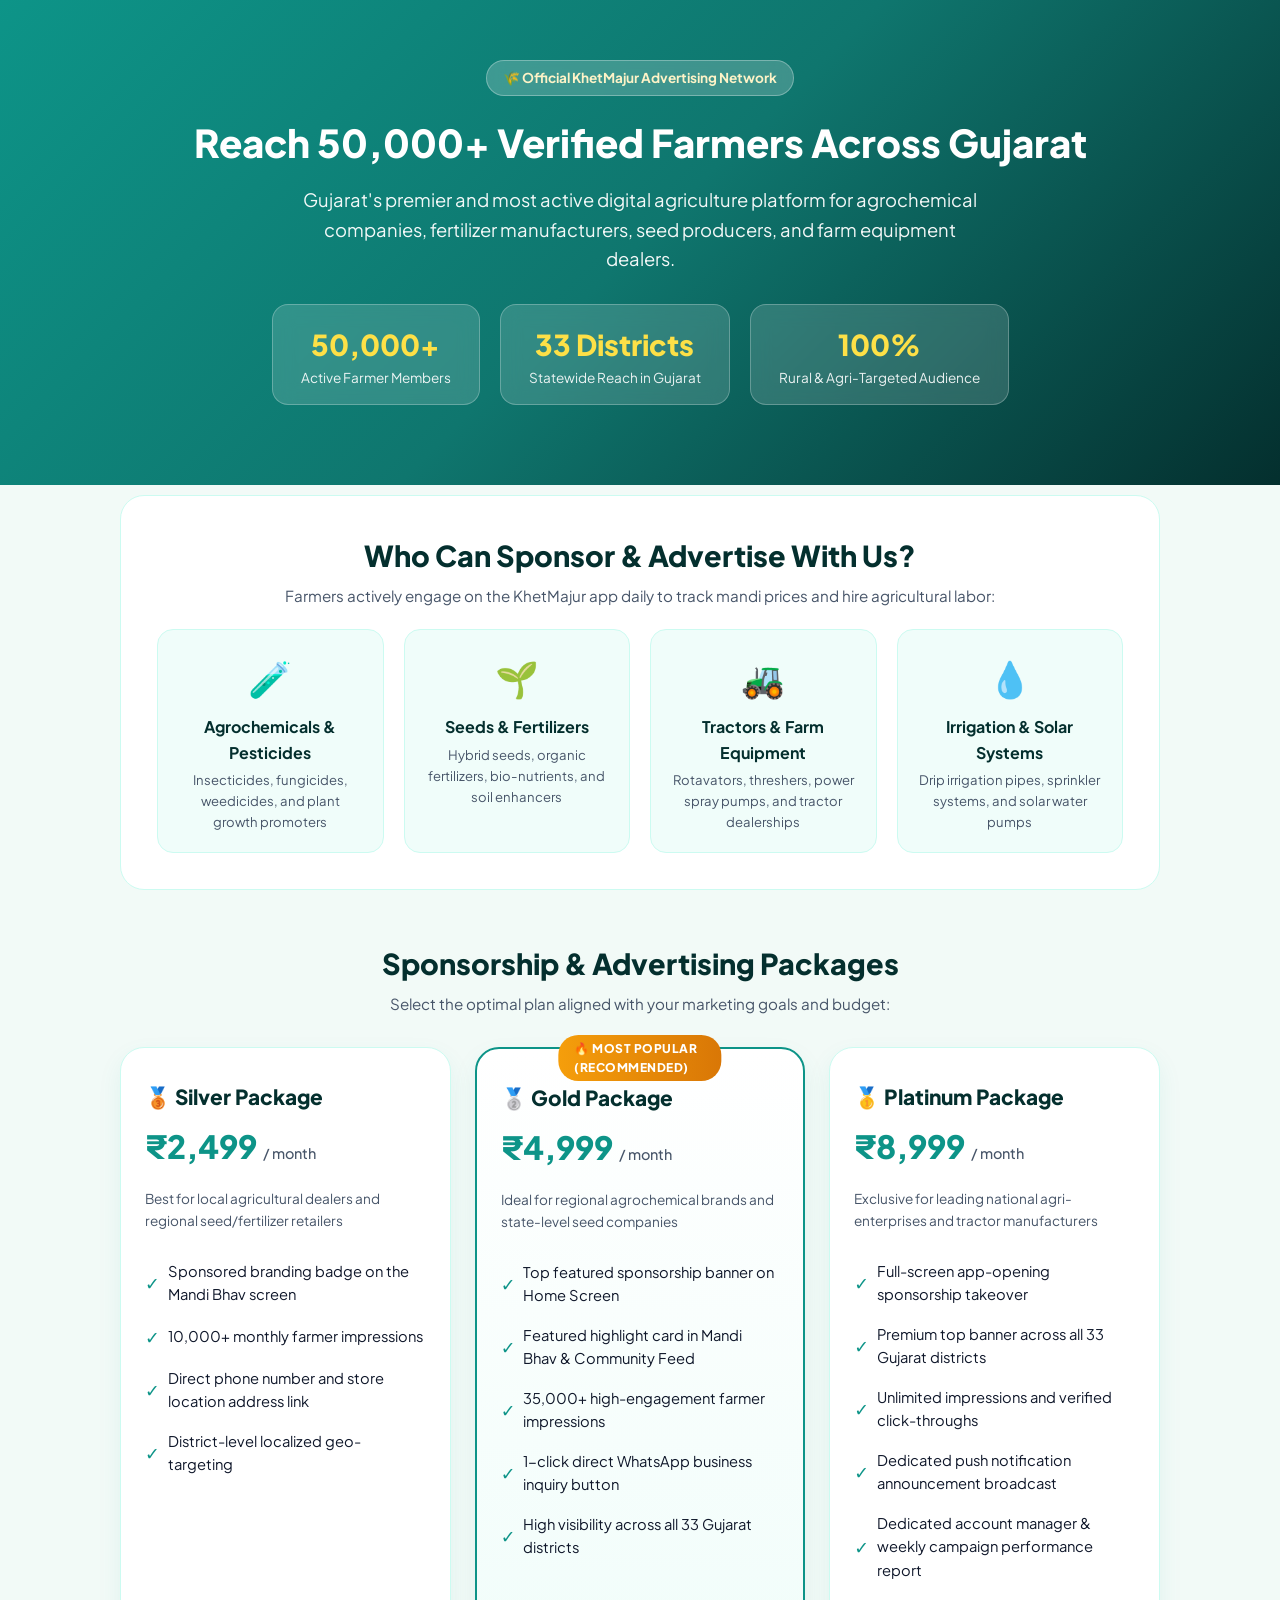
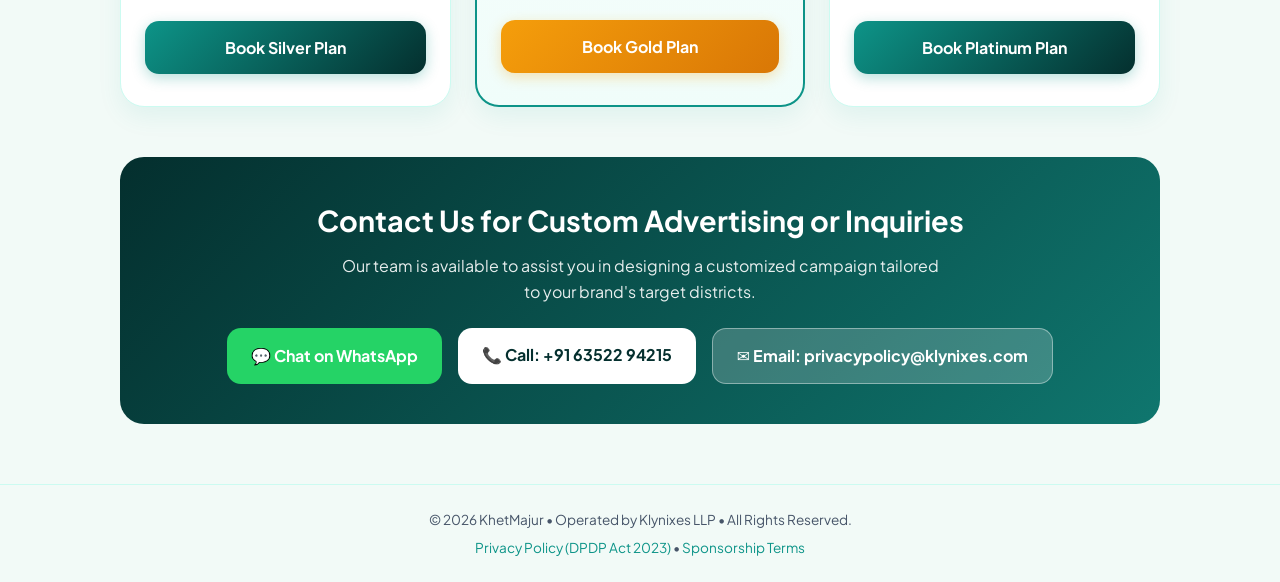
==== sponsor.html @ 1ba7eceb "Initial commit: KhetMajur Privacy Policy and Sponsorship website in English (DPDP Act 2023 compliant" ====
<!DOCTYPE html>
<html lang="en">

<head>
    <meta charset="UTF-8">
    <meta name="viewport" content="width=device-width, initial-scale=1.0">
    <title>KhetMajur App - Agricultural Sponsorship & Advertising Portal</title>
    <link rel="preconnect" href="https://fonts.googleapis.com">
    <link rel="preconnect" href="https://fonts.gstatic.com" crossorigin>
    <link href="https://fonts.googleapis.com/css2?family=Plus+Jakarta+Sans:wght@400;600;700;800&display=swap"
        rel="stylesheet">
    <style>
        :root {
            --primary: #0D9488;
            --primary-dark: #042F2E;
            --primary-light: #2DD4BF;
            --accent-gold: #F59E0B;
            --bg-light: #F2FAF7;
            --text-dark: #0F172A;
            --text-muted: #475569;
            --card-border: #CCFBF1;
        }

        * {
            box-sizing: border-box;
            margin: 0;
            padding: 0;
            font-family: 'Plus Jakarta Sans', system-ui, sans-serif;
        }

        body {
            background: var(--bg-light);
            color: var(--text-dark);
            line-height: 1.6;
        }

        .header {
            background: linear-gradient(135deg, #0D9488 0%, #0F766E 50%, #042F2E 100%);
            color: white;
            padding: 60px 20px 80px;
            text-align: center;
            position: relative;
        }

        .header h1 {
            font-size: 2.4rem;
            font-weight: 800;
            margin-bottom: 12px;
        }

        .header p {
            font-size: 1.15rem;
            max-width: 680px;
            margin: 0 auto 24px;
            opacity: 0.95;
        }

        .badge {
            display: inline-block;
            background: rgba(255, 255, 255, 0.2);
            backdrop-filter: blur(8px);
            padding: 6px 16px;
            border-radius: 50px;
            font-size: 0.85rem;
            font-weight: 700;
            color: #FEF3C7;
            margin-bottom: 16px;
            border: 1px solid rgba(255, 255, 255, 0.3);
        }

        .stats-grid {
            display: flex;
            justify-content: center;
            gap: 20px;
            flex-wrap: wrap;
            margin-top: 30px;
        }

        .stat-card {
            background: rgba(255, 255, 255, 0.15);
            backdrop-filter: blur(10px);
            padding: 16px 28px;
            border-radius: 16px;
            border: 1px solid rgba(255, 255, 255, 0.25);
            text-align: center;
        }

        .stat-card .num {
            font-size: 1.8rem;
            font-weight: 800;
            color: #FDE047;
        }

        .stat-card .lbl {
            font-size: 0.85rem;
            opacity: 0.9;
        }

        .container {
            max-width: 1080px;
            margin: -40px auto 60px;
            padding: 0 20px;
            position: relative;
            z-index: 2;
        }

        .section-title {
            text-align: center;
            margin: 50px 0 30px;
        }

        .section-title h2 {
            font-size: 1.8rem;
            color: var(--primary-dark);
            font-weight: 800;
        }

        .section-title p {
            color: var(--text-muted);
            font-size: 0.95rem;
            margin-top: 6px;
        }

        .plans-grid {
            display: grid;
            grid-template-columns: repeat(auto-fit, minmax(300px, 1fr));
            gap: 24px;
        }

        .plan-card {
            background: white;
            border-radius: 24px;
            padding: 32px 24px;
            border: 1.5px solid var(--card-border);
            box-shadow: 0 10px 25px rgba(13, 148, 136, 0.08);
            position: relative;
            display: flex;
            flex-direction: column;
            transition: transform 0.2s ease, box-shadow 0.2s ease;
        }

        .plan-card:hover {
            transform: translateY(-5px);
            box-shadow: 0 18px 35px rgba(13, 148, 136, 0.16);
        }

        .plan-card.featured {
            border: 2px solid var(--primary);
            background: linear-gradient(180deg, #FFFFFF 0%, #F0FDFA 100%);
        }

        .featured-tag {
            position: absolute;
            top: -14px;
            left: 50%;
            transform: translateX(-50%);
            background: linear-gradient(90deg, #F59E0B, #D97706);
            color: white;
            font-size: 0.75rem;
            font-weight: 800;
            padding: 4px 16px;
            border-radius: 20px;
            letter-spacing: 0.5px;
        }

        .plan-name {
            font-size: 1.3rem;
            font-weight: 800;
            color: var(--primary-dark);
            margin-bottom: 8px;
        }

        .plan-price {
            font-size: 2rem;
            font-weight: 800;
            color: var(--primary);
            margin-bottom: 16px;
        }

        .plan-price span {
            font-size: 0.9rem;
            color: var(--text-muted);
            font-weight: 500;
        }

        .plan-features {
            list-style: none;
            margin: 20px 0 30px;
            flex-grow: 1;
        }

        .plan-features li {
            padding: 8px 0;
            font-size: 0.92rem;
            color: var(--text-dark);
            display: flex;
            align-items: center;
            gap: 8px;
        }

        .plan-features li::before {
            content: "✓";
            color: #0D9488;
            font-weight: 800;
            font-size: 1.1rem;
        }

        .btn {
            display: block;
            text-align: center;
            padding: 14px 24px;
            border-radius: 14px;
            font-weight: 700;
            text-decoration: none;
            transition: all 0.2s;
            cursor: pointer;
            border: none;
            font-size: 1rem;
        }

        .btn-primary {
            background: linear-gradient(135deg, #0D9488, #042F2E);
            color: white;
            box-shadow: 0 4px 14px rgba(13, 148, 136, 0.3);
        }

        .btn-primary:hover {
            opacity: 0.95;
            box-shadow: 0 6px 20px rgba(13, 148, 136, 0.45);
        }

        .btn-gold {
            background: linear-gradient(135deg, #F59E0B, #D97706);
            color: white;
            box-shadow: 0 4px 14px rgba(245, 158, 11, 0.3);
        }

        .btn-gold:hover {
            opacity: 0.95;
        }

        .audiences {
            background: white;
            border-radius: 24px;
            padding: 36px;
            margin-top: 50px;
            border: 1px solid var(--card-border);
        }

        .audiences-grid {
            display: grid;
            grid-template-columns: repeat(auto-fit, minmax(200px, 1fr));
            gap: 20px;
            margin-top: 20px;
        }

        .audience-item {
            background: #F0FDFA;
            padding: 20px;
            border-radius: 16px;
            text-align: center;
            border: 1px solid #CCFBF1;
        }

        .audience-item .icon {
            font-size: 2.2rem;
            margin-bottom: 8px;
        }

        .audience-item h4 {
            font-size: 1rem;
            color: var(--primary-dark);
            font-weight: 700;
            margin-bottom: 4px;
        }

        .audience-item p {
            font-size: 0.82rem;
            color: var(--text-muted);
        }

        .contact-box {
            background: linear-gradient(135deg, #042F2E, #0F766E);
            color: white;
            border-radius: 24px;
            padding: 40px 30px;
            text-align: center;
            margin-top: 50px;
        }

        .contact-box h3 {
            font-size: 1.8rem;
            margin-bottom: 10px;
        }

        .contact-box p {
            font-size: 1rem;
            max-width: 600px;
            margin: 0 auto 24px;
            opacity: 0.9;
        }

        .contact-actions {
            display: flex;
            justify-content: center;
            gap: 16px;
            flex-wrap: wrap;
        }

        .btn-wa {
            background: #25D366;
            color: white;
            display: inline-flex;
            align-items: center;
            gap: 8px;
        }

        .btn-tel {
            background: white;
            color: var(--primary-dark);
        }

        .btn-mail {
            background: rgba(255, 255, 255, 0.2);
            color: white;
            border: 1px solid rgba(255, 255, 255, 0.4);
            display: inline-flex;
            align-items: center;
            gap: 8px;
        }

        .footer {
            text-align: center;
            margin-top: 60px;
            padding: 24px;
            color: var(--text-muted);
            font-size: 0.85rem;
            border-top: 1px solid var(--card-border);
        }
    </style>
</head>

<body>

    <header class="header">
        <div class="badge">🌾 Official KhetMajur Advertising Network</div>
        <h1>Reach 50,000+ Verified Farmers Across Gujarat</h1>
        <p>Gujarat's premier and most active digital agriculture platform for agrochemical companies, fertilizer manufacturers, seed producers, and farm equipment dealers.</p>

        <div class="stats-grid">
            <div class="stat-card">
                <div class="num">50,000+</div>
                <div class="lbl">Active Farmer Members</div>
            </div>
            <div class="stat-card">
                <div class="num">33 Districts</div>
                <div class="lbl">Statewide Reach in Gujarat</div>
            </div>
            <div class="stat-card">
                <div class="num">100%</div>
                <div class="lbl">Rural & Agri-Targeted Audience</div>
            </div>
        </div>
    </header>

    <div class="container">

        <!-- TARGETED AUDIENCE -->
        <div class="audiences">
            <div class="section-title" style="margin: 0 0 20px;">
                <h2>Who Can Sponsor & Advertise With Us?</h2>
                <p>Farmers actively engage on the KhetMajur app daily to track mandi prices and hire agricultural labor:</p>
            </div>
            <div class="audiences-grid">
                <div class="audience-item">
                    <div class="icon">🧪</div>
                    <h4>Agrochemicals & Pesticides</h4>
                    <p>Insecticides, fungicides, weedicides, and plant growth promoters</p>
                </div>
                <div class="audience-item">
                    <div class="icon">🌱</div>
                    <h4>Seeds & Fertilizers</h4>
                    <p>Hybrid seeds, organic fertilizers, bio-nutrients, and soil enhancers</p>
                </div>
                <div class="audience-item">
                    <div class="icon">🚜</div>
                    <h4>Tractors & Farm Equipment</h4>
                    <p>Rotavators, threshers, power spray pumps, and tractor dealerships</p>
                </div>
                <div class="audience-item">
                    <div class="icon">💧</div>
                    <h4>Irrigation & Solar Systems</h4>
                    <p>Drip irrigation pipes, sprinkler systems, and solar water pumps</p>
                </div>
            </div>
        </div>

        <!-- SPONSORSHIP PACKAGES -->
        <div class="section-title">
            <h2>Sponsorship & Advertising Packages</h2>
            <p>Select the optimal plan aligned with your marketing goals and budget:</p>
        </div>

        <div class="plans-grid">
            <!-- SILVER PLAN -->
            <div class="plan-card">
                <div class="plan-name">🥉 Silver Package</div>
                <div class="plan-price">₹2,499 <span>/ month</span></div>
                <p style="color: var(--text-muted); font-size: 0.85rem;">Best for local agricultural dealers and regional seed/fertilizer retailers</p>
                <ul class="plan-features">
                    <li>Sponsored branding badge on the Mandi Bhav screen</li>
                    <li>10,000+ monthly farmer impressions</li>
                    <li>Direct phone number and store location address link</li>
                    <li>District-level localized geo-targeting</li>
                </ul>
                <a href="https://wa.me/916352294215?text=Hello,%20I%20would%20like%20to%20book%20the%20Silver%20Package%20(%E2%82%B92499/mo)%20on%20KhetMajur%20App."
                    class="btn btn-primary">Book Silver Plan</a>
            </div>

            <!-- GOLD PLAN (FEATURED) -->
            <div class="plan-card featured">
                <div class="featured-tag">🔥 MOST POPULAR (RECOMMENDED)</div>
                <div class="plan-name">🥈 Gold Package</div>
                <div class="plan-price">₹4,999 <span>/ month</span></div>
                <p style="color: var(--text-muted); font-size: 0.85rem;">Ideal for regional agrochemical brands and state-level seed companies</p>
                <ul class="plan-features">
                    <li>Top featured sponsorship banner on Home Screen</li>
                    <li>Featured highlight card in Mandi Bhav & Community Feed</li>
                    <li>35,000+ high-engagement farmer impressions</li>
                    <li>1-click direct WhatsApp business inquiry button</li>
                    <li>High visibility across all 33 Gujarat districts</li>
                </ul>
                <a href="https://wa.me/916352294215?text=Hello,%20I%20would%20like%20to%20book%20the%20Gold%20Package%20(%E2%82%B94999/mo)%20on%20KhetMajur%20App."
                    class="btn btn-gold">Book Gold Plan</a>
            </div>

            <!-- PLATINUM PLAN -->
            <div class="plan-card">
                <div class="plan-name">🥇 Platinum Package</div>
                <div class="plan-price">₹8,999 <span>/ month</span></div>
                <p style="color: var(--text-muted); font-size: 0.85rem;">Exclusive for leading national agri-enterprises and tractor manufacturers</p>
                <ul class="plan-features">
                    <li>Full-screen app-opening sponsorship takeover</li>
                    <li>Premium top banner across all 33 Gujarat districts</li>
                    <li>Unlimited impressions and verified click-throughs</li>
                    <li>Dedicated push notification announcement broadcast</li>
                    <li>Dedicated account manager & weekly campaign performance report</li>
                </ul>
                <a href="https://wa.me/916352294215?text=Hello,%20I%20would%20like%20to%20book%20the%20Platinum%20Package%20(%E2%82%B98999/mo)%20on%20KhetMajur%20App."
                    class="btn btn-primary">Book Platinum Plan</a>
            </div>
        </div>

        <!-- CONTACT & DIRECT BOOKING -->
        <div class="contact-box">
            <h3>Contact Us for Custom Advertising or Inquiries</h3>
            <p>Our team is available to assist you in designing a customized campaign tailored to your brand's target districts.</p>
            <div class="contact-actions">
                <a href="https://wa.me/916352294215?text=Hello,%20I%20would%20like%20inquiry%20regarding%20sponsorship%20on%20KhetMajur%20App."
                    class="btn btn-wa">💬 Chat on WhatsApp</a>
                <a href="tel:+916352294215" class="btn btn-tel">📞 Call: +91 63522 94215</a>
                <a href="mailto:privacypolicy@klynixes.com" class="btn btn-mail">✉️ Email: privacypolicy@klynixes.com</a>
            </div>
        </div>

    </div>

    <footer class="footer">
        <p>© 2026 KhetMajur • Operated by Klynixes LLP • All Rights Reserved.</p>
        <p style="margin-top: 6px;">
            <a href="index.html" style="color: #0D9488; text-decoration: none;">Privacy Policy (DPDP Act 2023)</a> • 
            <a href="sponsor.html" style="color: #0D9488; text-decoration: none;">Sponsorship Terms</a>
        </p>
    </footer>

</body>

</html>
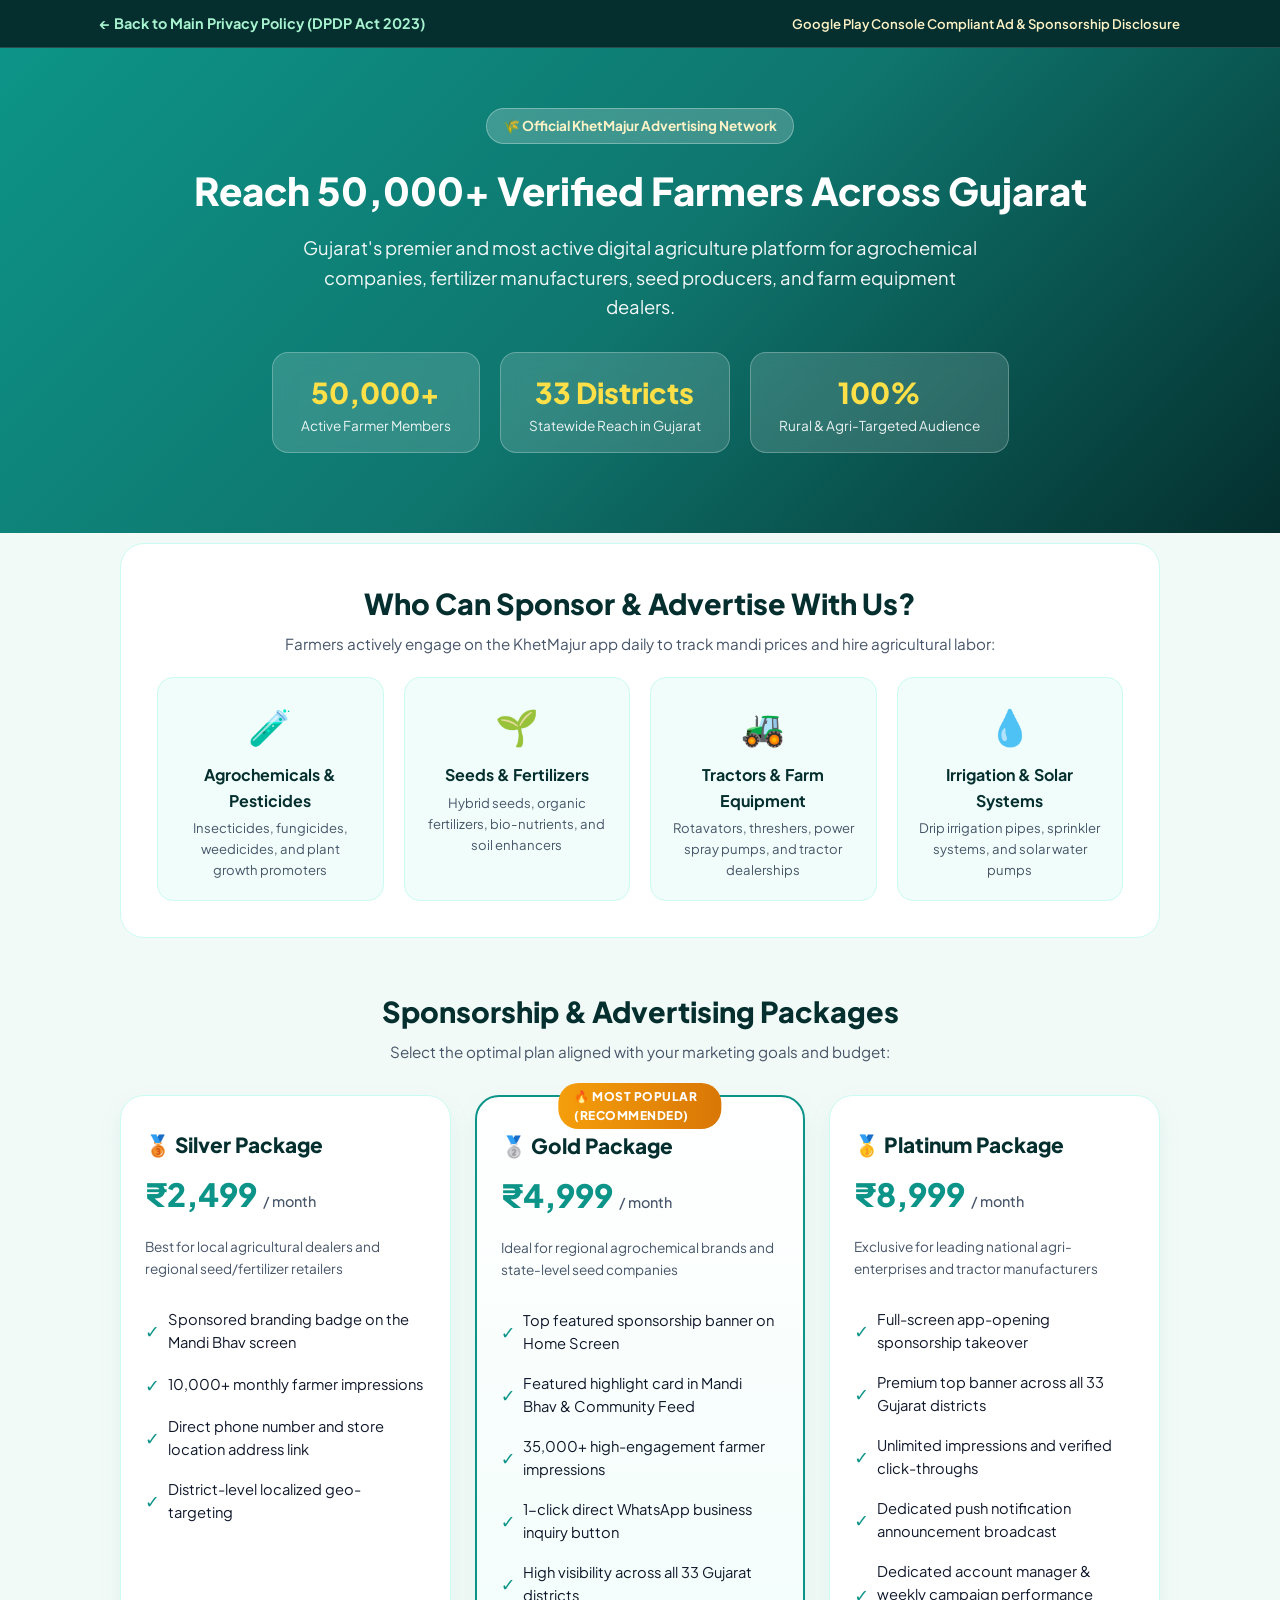
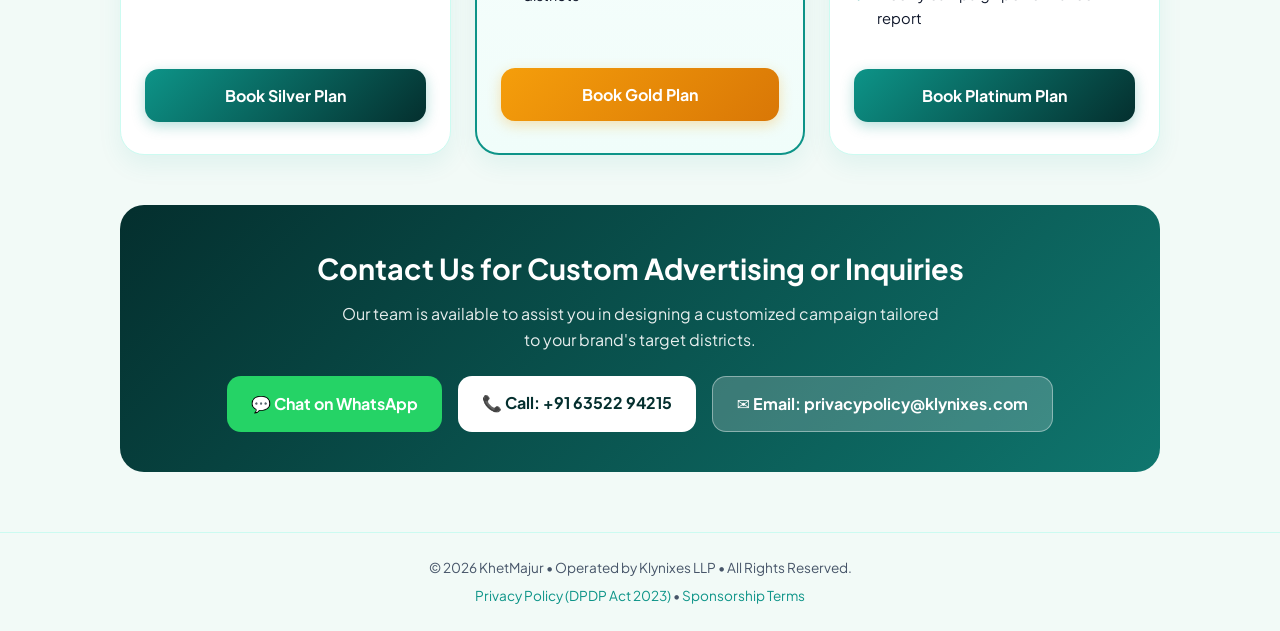
==== commit f4d0e32f: "Add prominent navigation links between Privacy Policy and Sponsorship Policy for Google Play Reviewe" ====
--- a/sponsor.html
+++ b/sponsor.html
@@ -341,6 +341,16 @@
 </head>
 
 <body>
+
+    <!-- Top Navigation Bar to Main Privacy Policy -->
+    <div style="background: #042F2E; padding: 12px 20px; border-bottom: 1px solid rgba(255,255,255,0.15);">
+        <div style="max-width: 1080px; margin: 0 auto; display: flex; justify-content: space-between; align-items: center; flex-wrap: wrap; gap: 10px;">
+            <a href="index.html" style="color: #A7F3D0; text-decoration: none; font-weight: 700; font-size: 0.9rem; display: inline-flex; align-items: center; gap: 6px;">
+                ← Back to Main Privacy Policy (DPDP Act 2023)
+            </a>
+            <span style="color: #FEF3C7; font-size: 0.82rem; font-weight: 600;">Google Play Console Compliant Ad & Sponsorship Disclosure</span>
+        </div>
+    </div>
 
     <header class="header">
         <div class="badge">🌾 Official KhetMajur Advertising Network</div>
